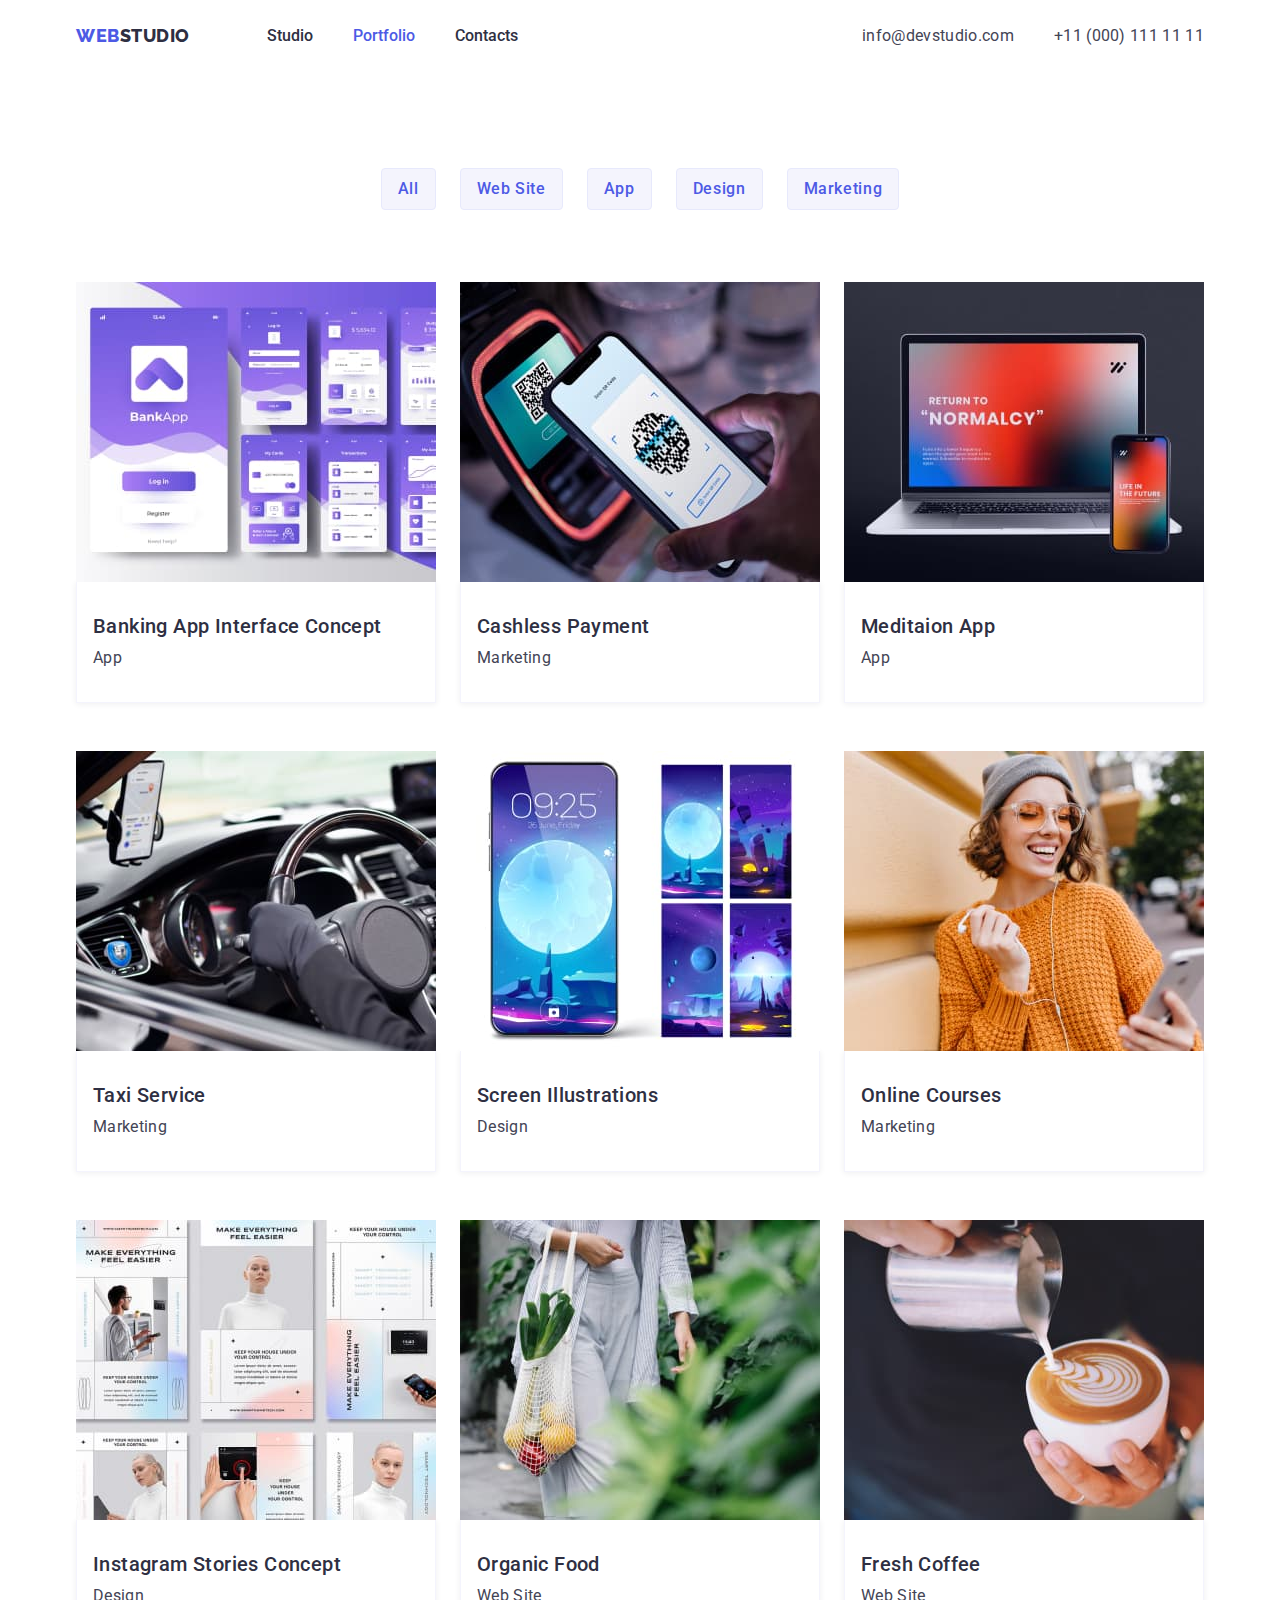
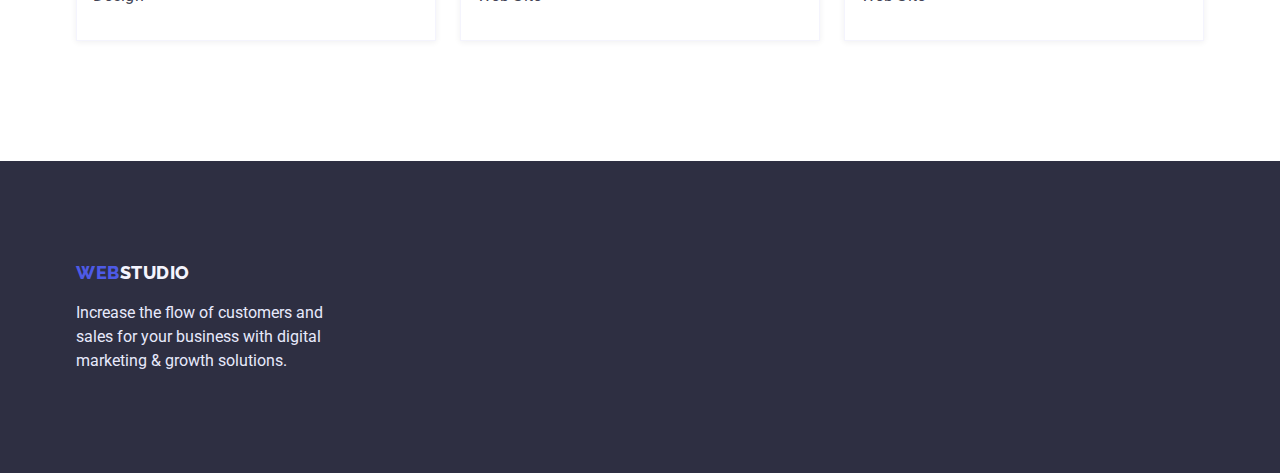
==== portfolio.html @ bd4f8874 "Add files via upload" ====
<!DOCTYPE html>
<html lang="en">
  <head>
    <meta charset="UTF-8" />
    <meta http-equiv="X-UA-Compatible" content="IE=edge" />
    <meta name="viewport" content="width=device-width, initial-scale=1.0" />
    <title>WEB Studio</title>

    <link rel="preconnect" href="https://fonts.googleapis.com" />
    <link rel="preconnect" href="https://fonts.gstatic.com" crossorigin />
    <link
      href="https://fonts.googleapis.com/css2?family=Raleway:wght@800&family=Roboto:wght@400;500;700;900;&display=swap"
      rel="stylesheet"
    />
    <link
      rel="stylesheet"
      href="https://cdnjs.cloudflare.com/ajax/libs/modern-normalize/1.1.0/modern-normalize.min.css"
      integrity="sha512-wpPYUAdjBVSE4KJnH1VR1HeZfpl1ub8YT/NKx4PuQ5NmX2tKuGu6U/JRp5y+Y8XG2tV+wKQpNHVUX03MfMFn9Q=="
      crossorigin="anonymous"
      referrerpolicy="no-referrer"
    />
    <link rel="stylesheet" href="./css/styles.css" />
  </head>
  <!-- СТРАНИЦА "ПОРТФОЛИО"  -->

  <body>
    <!-- Шапка -->
    <header>
      <div class="container main-nav">
        <a href="./index.html" class="logo"
          >WEB<span class="logo-header">STUDIO</span></a
        >
        <nav class="nav">
          <ul class="site-nav list">
            <li class="item">
              <a href="./index.html" class="nav-link">Studio</a>
            </li>
            <li class="item">
              <a href="./portfolio.html" class="nav-link current">Portfolio</a>
            </li>
            <li class="item"><a href="#" class="nav-link">Contacts</a></li>
          </ul>
        </nav>
        <ul class="contact-nav list">
          <li class="item">
            <a href="mailto:info@devstudio.com" class="contact-nav-link"
              >info@devstudio.com</a
            >
          </li>
          <li class="item">
            <a href="tel:+110001111111" class="contact-nav-link"
              >+11 (000) 111 11 11</a
            >
          </li>
        </ul>
      </div>
    </header>
    <main>
      <!-- PORTFOLIO -->
      <section class="section-portfolio">
        <div class="container">
          <h1 class="portfolio-section-title visually-hidden">Our works</h1>
          <ul class="filters-button list">
            <li class="item">
              <button type="button" class="filter-button">All</button>
            </li>
            <li class="item">
              <button type="button" class="filter-button">Web Site</button>
            </li>
            <li class="item">
              <button type="button" class="filter-button">App</button>
            </li>
            <li class="item">
              <button type="button" class="filter-button">Design</button>
            </li>
            <li class="item">
              <button type="button" class="filter-button">Marketing</button>
            </li>
          </ul>
          <ul class="work-list list">
            <li class="item">
              <a href="#" class="work">
                <img
                  src="./images/img-portfolio1.jpg"
                  alt="many screen whith banking App"
                  width="360"
                />
                <div class="work-content">
                  <h2 class="portfolio-title">Banking App Interface Concept</h2>
                  <p class="work-text">App</p>
                </div>
              </a>
            </li>
            <li class="item">
              <a href="#" class="work">
                <img
                  src="./images/img-portfolio2-1.jpg"
                  alt="terminal and telephone"
                  width="360"
                />
                <div class="work-content">
                  <h2 class="portfolio-title">Cashless Payment</h2>
                  <p class="work-text">Marketing</p>
                </div>
              </a>
            </li>
            <li class="item">
              <a href="#" class="work">
                <img
                  src="./images/img-portfolio3.jpg"
                  alt="notebook and telephone"
                  width="360"
                />
                <div class="work-content">
                  <h2 class="portfolio-title">Meditaion App</h2>
                  <p class="work-text">App</p>
                </div>
              </a>
            </li>
            <li class="item">
              <a href="#" class="work">
                <img
                  src="./images/img-portfolio4.jpg"
                  alt="driver driving a car"
                  width="360"
                />
                <div class="work-content">
                  <h2 class="portfolio-title">Taxi Service</h2>
                  <p class="work-text">Marketing</p>
                </div>
              </a>
            </li>
            <li class="item">
              <a href="#" class="work">
                <img
                  src="./images/img-portfolio5.jpg"
                  alt="5 Screen Illustrations"
                  width="360"
                />
                <div class="work-content">
                  <h2 class="portfolio-title">Screen Illustrations</h2>
                  <p class="work-text">Design</p>
                </div>
              </a>
            </li>
            <li class="item">
              <a href="#" class="work">
                <img
                  src="./images/img-portfolio6.jpg"
                  alt="girl whith telephone"
                  width="360"
                />
                <div class="work-content">
                  <h2 class="portfolio-title">Online Courses</h2>
                  <p class="work-text">Marketing</p>
                </div>
              </a>
            </li>
            <li class="item">
              <a href="#" class="work">
                <img
                  src="./images/img-portfolio7.jpg"
                  alt="6 Instagram Stories Concept"
                  width="360"
                />
                <div class="work-content">
                  <h2 class="portfolio-title">Instagram Stories Concept</h2>
                  <p class="work-text">Design</p>
                </div>
              </a>
            </li>
            <li class="item">
              <a href="#" class="work">
                <img
                  src="./images/img-portfolio8.jpg"
                  alt="woman whith Organic Food"
                  width="360"
                />
                <div class="work-content">
                  <h2 class="portfolio-title">Organic Food</h2>
                  <p class="work-text">Web Site</p>
                </div>
              </a>
            </li>
            <li class="item">
              <a href="#" class="work">
                <img
                  src="./images/img-portfolio9.jpg"
                  alt="Fresh Coffee in hand"
                  width="360"
                />
                <div class="work-content">
                  <h2 class="portfolio-title">Fresh Coffee</h2>
                  <p class="work-text">Web Site</p>
                </div>
              </a>
            </li>
          </ul>
        </div>
      </section>
    </main>
    <!-- Подвал FOOTER -->
    <footer class="footer">
      <div class="container">
        <a href="./index.html" class="logo"
          >WEB<span class="logo-footer">STUDIO</span></a
        >
        <p class="footer-text">
          Increase the flow of customers and sales for your business with
          digital marketing & growth solutions.
        </p>
      </div>
    </footer>
  </body>
</html>
---- css/styles.css ----
html {
    box-sizing: border-box;
}
*,
*::before,
*::after {
    box-sizing: inherit;
}

:root {
    /* text color */
    --primary-text-color: #434455;
    --title-text-color: #2E2F42;
    --accent-color: #4D5AE5;
    --accent-color-focus: #404BBF;
    --text-white-color: #fff;
    /* --text-black: #000; */
    --logo-text-white: #F4F4FD;
    --text-footer-white: #E7E9FC;
    /* bg color */
    --primary-bg-color: #fff;
    --footer-bg-color: #2E2F42;;
    --second-bg-color: #F4F4FD;
    /* fonts */
    --primary-fonts-family: 'Roboto', sans-serif;
}

body {
    font-family: var(--primary-fonts-family);
    background-color: var(--primary-bg-color);
    color: var(--primary-text-color);
    font-size: 16px;
    line-height: 1.5;
    margin: 0;
}
.container {
    width: 1158px;
    /*
    max-width: 1158; */
    margin: 0 auto;
    padding-left: 15px;
    padding-right: 15px;
}
.section-feature, .section-team {
    padding-top: 120px;
    padding-bottom: 120px;
} 
.section {
    padding-top: 0;
    padding-bottom: 120px;
}
.list {
    list-style: none;
    padding: 0; 
    margin: 0;   
}

h1, h2, h3, h4, h5, h6, p {
    margin-top: 0;
    margin-bottom: 0;
}
img {
    display: block;
    width: 100%;
    /* max-width: 100%; */
    height: auto;
}

/* -----Заголовки Главной----- */
.section-title {
    color: var(--title-text-color);
    font-weight: 700;
    font-size: 36px;
    line-height: 1.1;
    text-align: center;
    letter-spacing: 0.02em;
    margin-top: 0;
    margin-bottom: 72px;
}
.section-title-item,.section-title-team {
    color: var(--title-text-color);
    font-weight: 500;
    font-size: 20px;
    line-height: 1.2;
    letter-spacing: 0.02em;
    /* text-transform: uppercase; */
    margin-top: 0;
    margin-bottom: 8px;    
}

.visually-hidden {
    position: absolute;
    white-space: nowrap;
    width: 1px;
    height: 1px;
    overflow: hidden;
    border: 0;
    padding: 0;
    clip: rect(0 0 0 0);
    clip-path: inset(50%);
    margin: -1px;
}

/* ------Шапка Site NAV------ */
/* --LOGO-- */
.logo {
    display: block;
    font-family: 'Raleway', sans-serif;
    text-decoration: none;
    color: var(--accent-color);
    font-weight: 800;
    font-size: 18px;
    line-height: 1.33;
    letter-spacing: 0.03em;
}
.logo-header {
    color: var(--title-text-color);
}

/* --Navigation-- */
.site-nav {
    display: flex;
    margin-left: 77px;
}
.nav .item:not(:last-child) {
    margin-right: 40px;
}
.main-nav {
    display: flex;
    align-items: center;
}
.site-nav .nav-link {
    color: var(--title-text-color);
    display: block;
    padding-top: 24px;
    padding-bottom: 24px;

    text-decoration: none;
    font-size: 16px;
    font-weight: 500;
    line-height: 1.5;
}
.site-nav .nav-link.current {
    color: var(--accent-color);  
}
.nav-link.current:hover,
.nav-link:hover {
    color: var(--primary-text-color);
}
.nav-link.current:focus, .nav-link:focus {
    color: var(--accent-color);
}

/* --Contacts-- */
.contact-nav {
    display: flex;
    margin-left: auto;
}
.contact-nav .item +.item {
    margin-left: 40px;
}
.contact-nav-link {
    text-decoration: none;
    color: var(--primary-text-color);
    font-size: 16px;
    font-weight: 400;
    line-height: 1.5;
    letter-spacing: 0.02em;
}
.contact-nav-link:hover, .contact-nav-link:focus {
    color: var(--accent-color);
}



/* ----Главный экран HERO---- */
.hero {
    background-color: var(--footer-bg-color);
    padding-top: 192px; 
    padding-bottom: 192px;  
}
.hero-title {
    color: var(--text-white-color);
    font-weight: 500;
    font-size: 56px;
    line-height: 1.07;
    letter-spacing: 0.02em;
    width: 492px;
    text-align: center;
    margin: 0 auto;
    margin-bottom: 48px;
}
.button {
    background-color: var(--accent-color);
    color: var(--text-white-color);
    cursor: pointer;
    border: 0;
    box-shadow: 0px 4px 4px rgba(0, 0, 0, 0.15);
    border-radius: 4px;
    font-family: inherit;
    font-weight: 500;
    font-size: 16px;
    line-height: 1.18;
    align-items: center; 
    text-align: center;
    letter-spacing: 0.04em;
    display: block; 
    padding: 16px 32px;
    margin: 0 auto; 
}
.button:hover {
    box-shadow: 0px 1px 6px rgba(46, 47, 66, 0.08), 0px 1px 1px rgba(46, 47, 66, 0.16), 0px 2px 1px rgba(46, 47, 66, 0.08);
}
.button:focus {
    background-color: var(--accent-color-focus);
    box-shadow: 0px 4px 4px rgba(0, 0, 0, 0.15);
}


/* ---Преимущества "FEATURE"--- */

.feature-list {
    display: flex;
    /* flex-wrap: wrap; */
    /* list-style: none; */
}
.feature-list .item {
    width: 264px;
    margin-right: 24px;
}
.feature-list .item:nth-child(4n) {
    margin-right: 0;
}
.feature-list p {
    margin-top: 0;
    margin-bottom: 0;
}


/* ----Услуги SERVICES---- */
.services {
    display: flex;   
}
.services .item {
    width: 360px;
    margin-right: 24px;
}
.services .item:nth-child(3n) {
    margin-right: 0;
}


/* ----Наша команда TEAM---- */
.section-team {
    background-color: var(--second-bg-color);
}
.team {
    display: flex;
}
.team .item {
    width: 264px;
    margin-right: 24px;
    background-color: var(--primary-bg-color);
}
.services .item:nth-child(4n) {
    margin-right: 0;
}
.team-content {
    text-align: center;
    padding: 32px 16px;
}


/* ------Подвал FOOTER------ */
.footer {
    padding-top: 100px;
    padding-bottom: 100px;
    background-color: var(--footer-bg-color);
}
.logo-footer {
    color: var(--logo-text-white);
}
.footer-text {
    color: var(--text-footer-white);
    width: 264px;
    margin-top: 16px;
}



/* ======СТР."ПОРТФОЛИО"====== */

/* Скрытый заголовок на стр Портфолио */
/* .portfolio-section-title {
    color: var(--title-text-color);
} */


/* _____1_____ 
(filter)*/

.filters-button {
    display: flex;
    margin: 0;
    padding: 0;
    justify-content: center;
    margin-bottom: 72px;    
}
.filters-button .item:not(:last-child) {
    margin-right: 24px;   
}
.filter-button {
    background-color: var(--second-bg-color);
    color: var(--accent-color);
    cursor: pointer;
    border: 1px solid #E7E9FC;
    border-radius: 4px;
    font-family: inherit;
    font-weight: 500;
    font-size: 16px;
    line-height: 1.5;
    text-align: center;
    letter-spacing: 0.04em;
    padding: 8px 16px;
}
.filter-button:hover {
    background-color: var(--accent-color);
    color: var(--text-white-color);
}
.filter-button:focus {
    background-color: var(--accent-color-focus);
    color: var(--text-white-color);
    box-shadow: 0px 3px 1px rgba(0, 0, 0, 0.1), 0px 2px 1px rgba(0, 0, 0, 0.08), 0px 2px 2px rgba(0, 0, 0, 0.12);
}
.portfolio-title {
    color: var(--title-text-color);
    font-weight: 500;
    font-size: 20px;
    line-height: 1.2;
    letter-spacing: 0.02em;
}

/* ____2_____ 
portfolio)*/
  
.work-list {
    display: flex;
    flex-wrap: wrap;
    row-gap: 48px;
    column-gap: 24px;
   }

.work-list > .item {
    /* margin-right: 24px;  
    margin-top: 48px;  */
    /* flex-basis: calc(100% / 3 - 24px); */
    padding-top: 0;
    flex-basis: calc((100%  - 48px) /3);
}

/* Это правило - не нужен правый отступ у каждого 3-го элемента (а у других по 24рх) - не срабатывает: */
/* .work-list .item:nth-child(3n) {
    padding-right: 0; 
} */

.work-list .item:nth-child(-n+3) {
    margin-top: 0;
    padding-bottom: 0;
} 

.section-portfolio {
    padding-top: 96px;
    padding-bottom: 120px;
} 
.work {
    text-decoration: none;  
}
.work-text {
    color: var(--primary-text-color);
    font-weight: 400;
    font-size: 16px;
    line-height: 1.5;
    letter-spacing: 0.02em;
    margin-top: 8px;
}
.work-content {
    padding-top: 32px;
    padding-bottom: 32px;
    padding-left: 16px;
    border: 0.5px solid #F4F4FD;
    border-top: none;
    box-shadow: 0px 1px 6px rgba(46, 47, 66, 0.08);
}
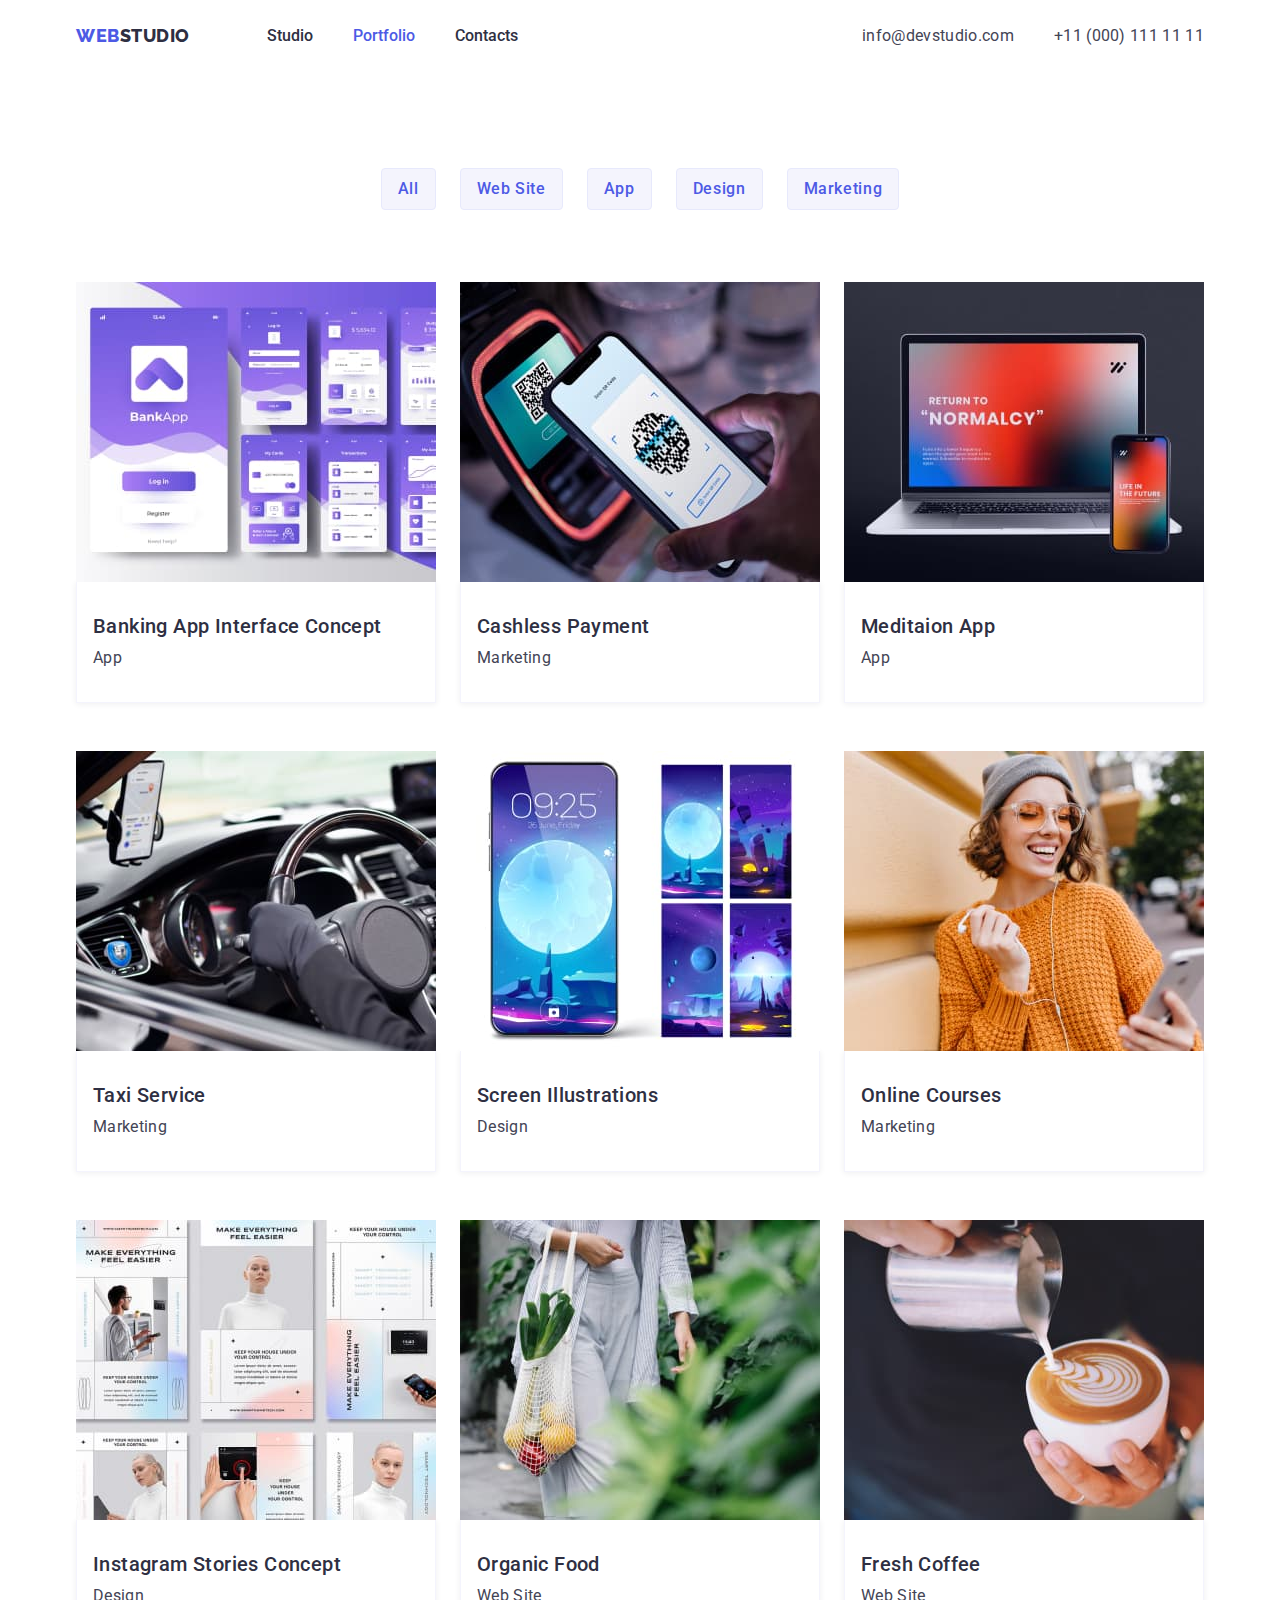
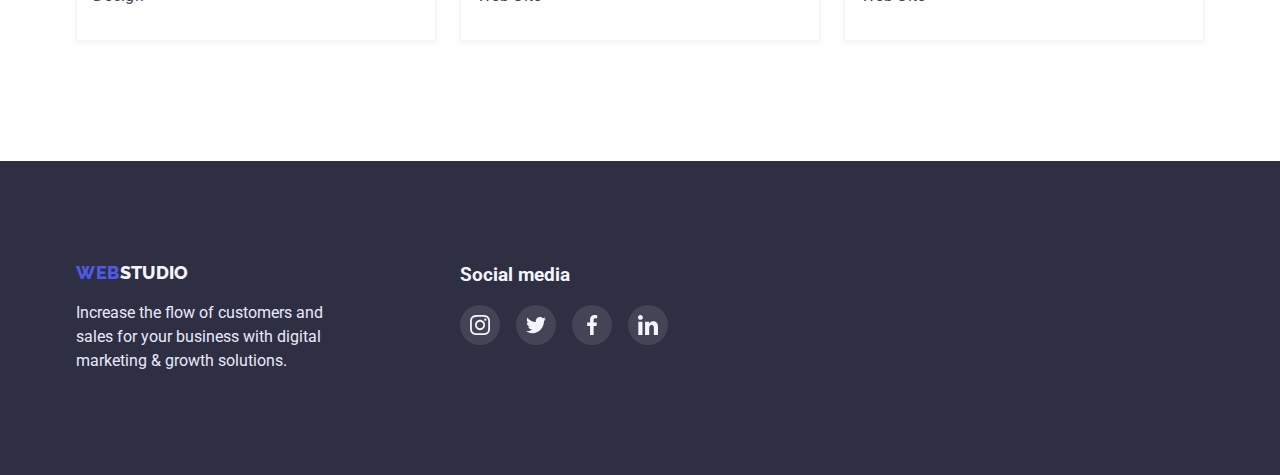
==== commit 26108869: "Shadow" ====
--- a/portfolio.html
+++ b/portfolio.html
@@ -201,14 +201,49 @@
     </main>
     <!-- Подвал FOOTER -->
     <footer class="footer">
-      <div class="container">
-        <a href="./index.html" class="logo"
-          >WEB<span class="logo-footer">STUDIO</span></a
-        >
-        <p class="footer-text">
-          Increase the flow of customers and sales for your business with
-          digital marketing & growth solutions.
-        </p>
+      <div class="container footer-content">
+        <div class="logo-text">
+          <a href="./index.html" class="logo"
+            >WEB<span class="logo-footer">STUDIO</span></a
+          >
+          <p class="footer-text">
+            Increase the flow of customers and sales for your business with
+            digital marketing & growth solutions.
+          </p>
+        </div>
+        <div class="footer-social">
+          <h3 class="social-title">Social media</h3>
+          <ul class="footer-soc-list list">
+            <li class="footer-soc-item">
+              <a href="#" class="footer-soc-link instagram_1">
+                <svg class="footer-soc-icon">
+                  <use href="./images/icons.svg#icon-instagram_1"></use>
+                </svg>
+              </a>
+            </li>
+            <li class="footer-soc-item">
+              <a href="#" class="footer-soc-link twitter_2">
+                <svg class="footer-soc-icon">
+                  <use href="./images/icons.svg#icon-twitter_2"></use>
+                </svg>
+              </a>
+            </li>
+            <li class="footer-soc-item">
+              <a href="#" class="footer-soc-link facebook_3">
+                <svg class="footer-soc-icon">
+                  <use href="./images/icons.svg#icon-facebook_3"></use>
+                </svg>
+              </a>
+            </li>
+            <li class="footer-soc-item">
+              <a href="#" class="footer-soc-link linkedin_4">
+                <svg class="footer-soc-icon">
+                  <use href="./images/icons.svg#icon-linkedin_4"></use>
+                </svg>
+              </a>
+            </li>
+          </ul>
+        </div>
       </div>
     </footer>
   </body>
--- a/css/styles.css
+++ b/css/styles.css
@@ -17,6 +17,9 @@
     /* --text-black: #000; */
     --logo-text-white: #F4F4FD;
     --text-footer-white: #E7E9FC;
+
+    --icons-hover-color: #31D0AA;
+    --icons-border: #8E8F99;
     /* bg color */
     --primary-bg-color: #fff;
     --footer-bg-color: #2E2F42;;
@@ -33,6 +36,27 @@
     line-height: 1.5;
     margin: 0;
 }
+
+.list {
+    list-style: none;
+    padding: 0; 
+    margin: 0;   
+}
+
+h1, h2, h3, h4, h5, h6, p {
+    margin-top: 0;
+    margin-bottom: 0;
+}
+.link {
+    text-decoration: none;
+}
+img {
+    display: block;
+    width: 100%;
+    /* max-width: 100%; */
+    height: auto;
+}
+
 .container {
     width: 1158px;
     /*
@@ -41,30 +65,17 @@
     padding-left: 15px;
     padding-right: 15px;
 }
-.section-feature, .section-team {
-    padding-top: 120px;
-    padding-bottom: 120px;
-} 
 .section {
     padding-top: 0;
     padding-bottom: 120px;
 }
-.list {
-    list-style: none;
-    padding: 0; 
-    margin: 0;   
-}
-
-h1, h2, h3, h4, h5, h6, p {
-    margin-top: 0;
-    margin-bottom: 0;
-}
-img {
-    display: block;
-    width: 100%;
-    /* max-width: 100%; */
-    height: auto;
-}
+.section-feature,
+.section-team, .section-customers {
+    padding-top: 120px;
+    padding-bottom: 120px;
+}
+
+
 
 /* -----Заголовки Главной----- */
 .section-title {
@@ -176,6 +187,13 @@
 /* ----Главный экран HERO---- */
 .hero {
     background-color: var(--footer-bg-color);
+    max-width: 1440px;
+    margin: 0 auto;
+    background-image: 
+    linear-gradient(rgba(46, 47, 66, 0.7), rgba(46, 47, 66, 0.7)), url("../images/img-hero.jpg");
+    background-position: center;
+    background-size: cover;
+    background-repeat: no-repeat;
     padding-top: 192px; 
     padding-bottom: 192px;  
 }
@@ -191,13 +209,14 @@
     margin-bottom: 48px;
 }
 .button {
+    font-family: inherit;
+    cursor: pointer;
+
     background-color: var(--accent-color);
     color: var(--text-white-color);
-    cursor: pointer;
     border: 0;
     box-shadow: 0px 4px 4px rgba(0, 0, 0, 0.15);
     border-radius: 4px;
-    font-family: inherit;
     font-weight: 500;
     font-size: 16px;
     line-height: 1.18;
@@ -236,6 +255,21 @@
     margin-bottom: 0;
 }
 
+.feature-icon {
+    width: 264px;
+    height: 112px;
+    border-radius: 4px;
+    background-color: var(--second-bg-color);
+    display: flex;
+    justify-content: center;
+    align-items: center;
+    margin-bottom: 8px;
+}
+.feature-icon-item {
+    width: 64px;
+    height:64px;
+}
+
 
 /* ----Услуги SERVICES---- */
 .services {
@@ -261,6 +295,8 @@
     width: 264px;
     margin-right: 24px;
     background-color: var(--primary-bg-color);
+    box-shadow: 0px 1px 6px rgba(46, 47, 66, 0.08), 0px 1px 1px rgba(46, 47, 66, 0.16), 0px 2px 1px rgba(46, 47, 66, 0.08);
+    border-radius: 0px 0px 4px 4px;
 }
 .services .item:nth-child(4n) {
     margin-right: 0;
@@ -270,21 +306,141 @@
     padding: 32px 16px;
 }
 
+.team-soc-list {
+    display: flex;
+    align-items: center;
+    margin: 0 auto;
+    gap: 24px;
+    margin-top: 8px;
+}
+.team-soc-item {
+    
+}
+.team-soc-link {
+    width: 40px;
+    height: 40px;
+    display: flex;
+    border-radius: 50%;
+    background-color: var(--accent-color);
+    justify-content: center;
+    align-items: center;
+}
+.team-soc-icon {
+    width: 16px;
+    height: 16px;
+}
+/* .team-soc-icon:hover {
+    fill: var(--icons-hover-color);
+} */
+.team-soc-link:hover {
+    background-color: var(--icons-hover-color);
+}
+ /* .team-soc-item.instagram_1 {
+    background-image: url(../images/icons.svg#icon-instagram_1);
+}  */
+
+
+
+/* ------Услуги CUSTOMERS------  */
+.customers-list {
+    display: flex;
+    align-items: center;
+    margin: 0 auto;
+    gap: 24px;
+}
+
+.team-soc-item {
+    
+}
+
+.customer-link {
+    width: 168px;
+    height: 88px;
+    display: flex;
+    border-radius: 4px;
+    border: 1px solid #8E8F99;
+    background-color: transparent; 
+    justify-content: center;
+    align-items: center;
+    color: var(--icons-border);
+}
+.customer-link:hover {
+    color: var(--accent-color);
+    border: 1px solid #4D5AE5;
+}
+
+.customer-icon {
+    fill: currentColor;
+    width: 104px;
+    height: 56px;
+}
+/* .customer-icon:hover {
+    fill: var(--accent-color);
+}  */
+ 
+
 
 /* ------Подвал FOOTER------ */
 .footer {
+    background-color: var(--footer-bg-color);
+}
+.footer-content {
+    display: flex;
+}
+.logo-text {
     padding-top: 100px;
     padding-bottom: 100px;
-    background-color: var(--footer-bg-color);
-}
+    margin-right: 120px;
+}  
+.footer-social {
+    padding-top: 100px;
+    padding-bottom: 130px;
+} 
 .logo-footer {
     color: var(--logo-text-white);
+    letter-spacing: 0.02em;
 }
 .footer-text {
     color: var(--text-footer-white);
     width: 264px;
     margin-top: 16px;
 }
+
+
+.social-title {
+    color: var(--logo-text-white);
+}
+.footer-soc-list {
+    display: flex;
+    align-items: center;
+    margin: 0 auto;
+    gap: 16px;
+    margin-top: 16px;
+}
+
+.footer-soc-item {}
+
+.footer-soc-link {
+    width: 40px;
+    height: 40px;
+    display: flex;
+    border-radius: 50%;
+    background-color: rgba(255, 255, 255, 0.1);
+    justify-content: center;
+    align-items: center;
+}
+.footer-soc-link:hover {
+    background-color: var(--icons-hover-color);
+}
+.footer-soc-icon {
+    width: 20px;
+    height: 20px;
+}
+
+/* .footer-soc-icon:hover {
+    fill: var(--icons-hover-color);
+} */
+
 
 
 
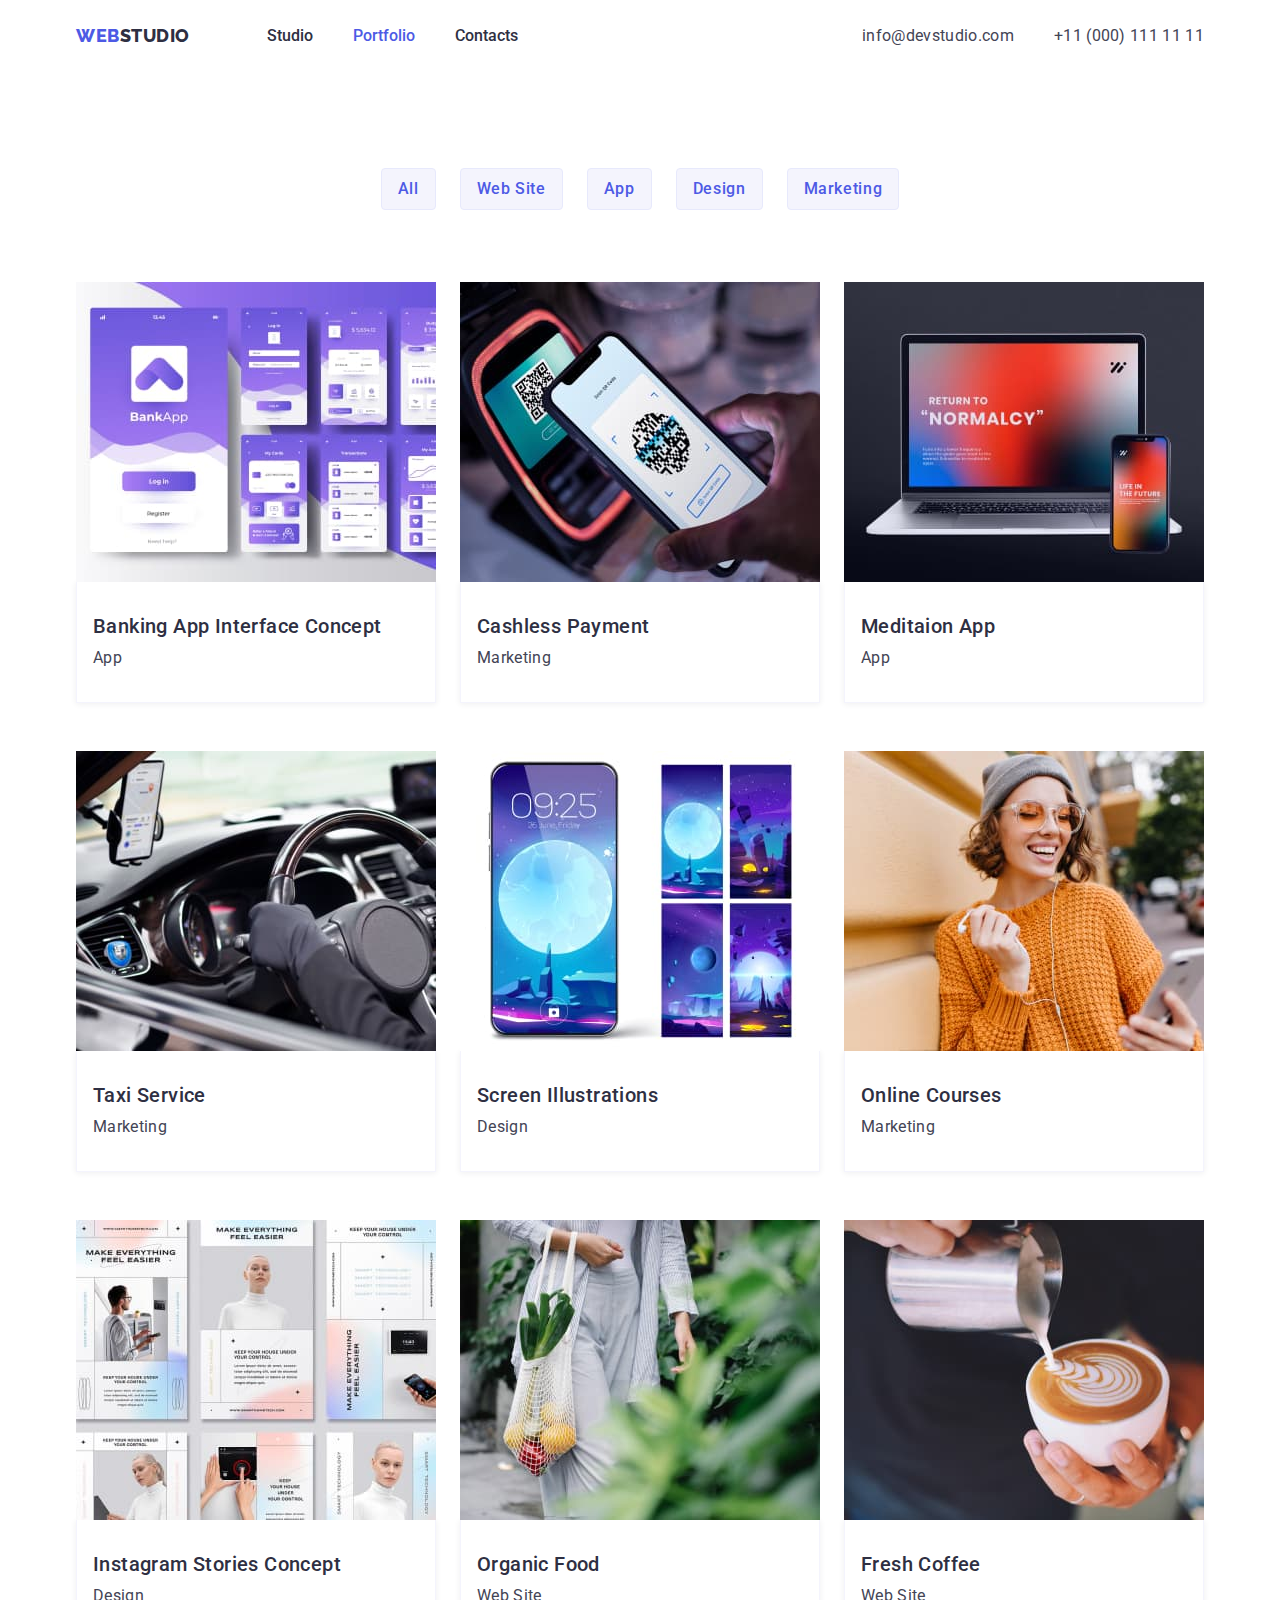
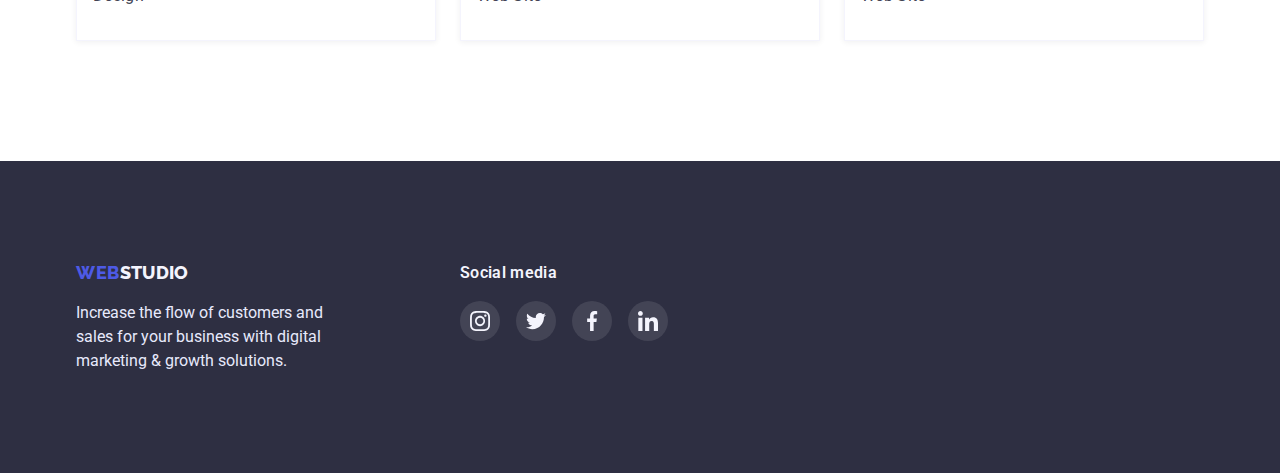
==== commit ff9e46cd: "Changes" ====
--- a/portfolio.html
+++ b/portfolio.html
@@ -212,7 +212,7 @@
           </p>
         </div>
         <div class="footer-social">
-          <h3 class="social-title">Social media</h3>
+          <p class="social-title">Social media</p>
           <ul class="footer-soc-list list">
             <li class="footer-soc-item">
               <a href="#" class="footer-soc-link instagram_1">
--- a/css/styles.css
+++ b/css/styles.css
@@ -139,6 +139,8 @@
 .main-nav {
     display: flex;
     align-items: center;
+    background-color: var(--primary-bg-color)
+    box-shadow: 0px 2px 1px rgba(46, 47, 66, 0.08), 0px 1px 1px rgba(46, 47, 66, 0.16), 0px 1px 6px rgba(46, 47, 66, 0.08);
 }
 .site-nav .nav-link {
     color: var(--title-text-color);
@@ -332,7 +334,7 @@
 /* .team-soc-icon:hover {
     fill: var(--icons-hover-color);
 } */
-.team-soc-link:hover {
+.team-soc-link:hover, .team-soc-link:focus  {
     background-color: var(--icons-hover-color);
 }
  /* .team-soc-item.instagram_1 {
@@ -364,7 +366,8 @@
     align-items: center;
     color: var(--icons-border);
 }
-.customer-link:hover {
+.customer-link:hover,
+.team-soc-link:focus {
     color: var(--accent-color);
     border: 1px solid #4D5AE5;
 }
@@ -408,6 +411,10 @@
 
 
 .social-title {
+    font-weight: 600;
+    font-size: 16px;
+    line-height: 1.5;
+    letter-spacing: 0.02em;
     color: var(--logo-text-white);
 }
 .footer-soc-list {
@@ -429,7 +436,8 @@
     justify-content: center;
     align-items: center;
 }
-.footer-soc-link:hover {
+.footer-soc-link:hover,
+.team-soc-link:focus {
     background-color: var(--icons-hover-color);
 }
 .footer-soc-icon {
@@ -547,3 +555,6 @@
     border-top: none;
     box-shadow: 0px 1px 6px rgba(46, 47, 66, 0.08);
 }
+.work-content:hover, .work-content:focus {
+    box-shadow: 0px 1px 6px rgba(46, 47, 66, 0.08), 0px 1px 1px rgba(46, 47, 66, 0.16), 0px 2px 1px rgba(46, 47, 66, 0.08);
+}
